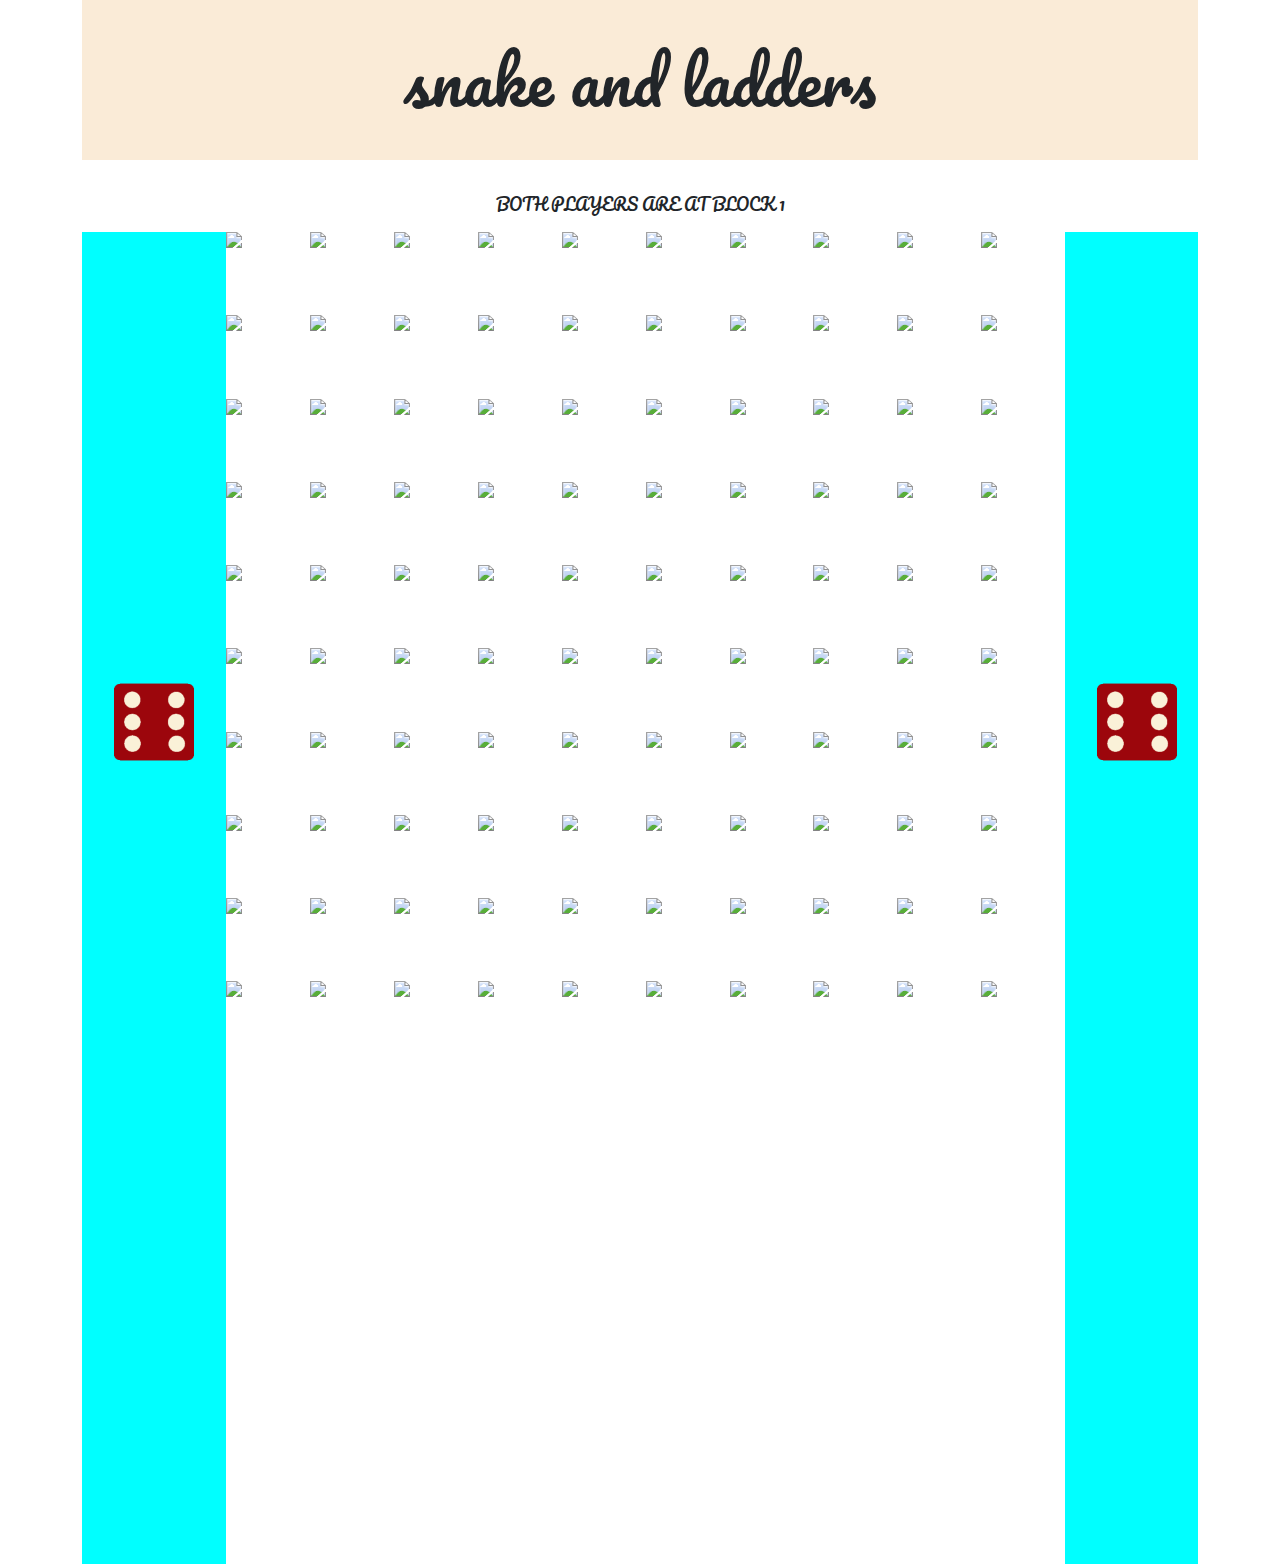
==== index.html @ 10e621d7 "Add files via upload" ====
<html>
    <head>
        <title>
            SNAKE AND LADDERS
        </title>
        <!-- Bootstrap -->
        <link rel="stylesheet" href="https://cdn.jsdelivr.net/npm/bootstrap@5.3.3/dist/css/bootstrap.min.css">
        
        <!-- external CSS -->
        <link rel="stylesheet" href="style.css">

        <!-- google fonts -->
        <link rel="preconnect" href="https://fonts.googleapis.com">
        <link rel="preconnect" href="https://fonts.gstatic.com" crossorigin>
        <link href="https://fonts.googleapis.com/css2?family=Felipa&family=Madimi+One&family=Pacifico&display=swap" rel="stylesheet">
    </head>
    <body>
        <div class="container">
            <div class="heading pacifico-regular" id="heading">snake and ladders</div>
            <div class="instruction winner pacifico-regular" id="instruction winner">
                        BOTH PLAYERS ARE AT BLOCK 1
            </div>
            <div class="sub_container">
                <div class="dice dice1">
                    <img src="./dice images/dice6.png" alt="" class="dice_img dice_img1">
                </div>
                <div class="board"> 
                    <div class="block" id= "block100">
                        <img src="./blockimages/100.jpg" id = "blockimg100">
                    </div>
                    <div class="block" id= "block99" >
                        <img src="./blockimages/99.jpg" id = "blockimg99">
                    </div>
                    <div class="block" id= "block98">
                        <img src="./blockimages/98.jpg" id = "blockimg98">
                    </div>
                    <div class="block" id= "block97">
                        <img src="./blockimages/97.jpg" id = "blockimg97">
                    </div>
                    <div class="block" id= "block96">
                        <img src="./blockimages/96.jpg" id = "blockimg96">
                    </div>
                    <div class="block" id= "block95">
                        <img src="./blockimages/95.jpg" id = "blockimg95">
                    </div>
                    <div class="block" id= "block94">
                        <img src="./blockimages/94.jpg" id = "blockimg94">
                    </div>
                    <div class="block" id= "block93">
                        <img src="./blockimages/93.jpg" id = "blockimg93">
                    </div>
                    <div class="block" id= "block92">
                        <img src="./blockimages/92.jpg" id = "blockimg92">
                    </div>
                    <div class="block" id= "block91">
                        <img src="./blockimages/91.jpg" id = "blockimg91">
                    </div>
                    <div class="block" id= "block81">
                        <img src="./blockimages/81_.jpg" id = "blockimg81">
                    </div>
                    <div class="block" id= "block82">
                        <img src="./blockimages/82_.jpg" id = "blockimg82">
                    </div>
                    <div class="block" id= "block83">
                        <img src="./blockimages/83_.jpg" id = "blockimg83">
                    </div>
                    <div class="block" id= "block84">
                        <img src="./blockimages/84_.jpg" id = "blockimg84">
                    </div>
                    <div class="block" id= "block85">
                        <img src="./blockimages/85_.jpg" id = "blockimg85">
                    </div>
                    <div class="block" id= "block86">
                        <img src="./blockimages/86_.jpg" id = "blockimg86">
                    </div>
                    <div class="block" id= "block87">
                        <img src="./blockimages/87_.jpg" id = "blockimg87">
                    </div>
                    <div class="block" id= "block88">
                        <img src="./blockimages/88_.jpg" id = "blockimg88">
                    </div>
                    <div class="block" id= "block89">
                        <img src="./blockimages/89_.jpg" id = "blockimg89">
                    </div>
                    <div class="block" id= "block90">
                        <img src="./blockimages/90_.jpg" id = "blockimg90">
                    </div>
                    <div class="block" id= "block80">
                        <img src="./blockimages/80.jpg" id = "blockimg80">
                    </div>
                    <div class="block" id= "block79">
                        <img src="./blockimages/79.jpg" id = "blockimg79">
                    </div>
                    <div class="block" id= "block78">
                        <img src="./blockimages/78.jpg" id = "blockimg78">
                    </div>
                    <div class="block" id= "block77">
                        <img src="./blockimages/77.jpg" id = "blockimg77">
                    </div>
                    <div class="block" id= "block76">
                        <img src="./blockimages/76.jpg" id = "blockimg76">
                    </div>
                    <div class="block" id= "block75">
                        <img src="./blockimages/75.jpg" id = "blockimg75">
                    </div>
                    <div class="block" id= "block74">
                        <img src="./blockimages/74.jpg" id = "blockimg74">
                    </div>
                    <div class="block" id= "block73">
                        <img src="./blockimages/73.jpg" id = "blockimg73">
                    </div>
                    <div class="block" id= "block72">
                        <img src="./blockimages/72.jpg" id = "blockimg72">
                    </div>
                    <div class="block" id= "block71">
                        <img src="./blockimages/71.jpg" id = "blockimg71">
                    </div>
                    <div class="block" id= "block61">
                        <img src="./blockimages/61_.jpg" id = "blockimg61">
                    </div>
                    <div class="block" id= "block62">
                        <img src="./blockimages/62_.jpg" id = "blockimg62">
                    </div>
                    <div class="block" id= "block63">
                        <img src="./blockimages/63_.jpg" id = "blockimg63">
                    </div>
                    <div class="block" id= "block64">
                        <img src="./blockimages/64_.jpg" id = "blockimg64">
                    </div>
                    <div class="block" id= "block65">
                        <img src="./blockimages/65_.jpg" id = "blockimg65">
                    </div>
                    <div class="block" id= "block66">
                        <img src="./blockimages/66_.jpg" id = "blockimg66">
                    </div>
                    <div class="block" id= "block67">
                        <img src="./blockimages/67_.jpg" id = "blockimg67">
                    </div>
                    <div class="block" id= "block68">
                        <img src="./blockimages/68_.jpg" id = "blockimg68">
                    </div>
                    <div class="block" id= "block69">
                        <img src="./blockimages/69_.jpg" id = "blockimg69">
                    </div>
                    <div class="block" id= "block70">
                        <img src="./blockimages/70_.jpg" id = "blockimg70">
                    </div>
                    <div class="block" id= "block60">
                        <img src="./blockimages/60.jpg" id = "blockimg60">
                    </div>
                    <div class="block" id= "block59">
                        <img src="./blockimages/59.jpg" id = "blockimg59">
                    </div>
                    <div class="block" id= "block58">
                        <img src="./blockimages/58.jpg" id = "blockimg58">
                    </div>
                    <div class="block" id= "block57">
                        <img src="./blockimages/57.jpg" id = "blockimg57">
                    </div>
                    <div class="block" id= "block56">
                        <img src="./blockimages/56.jpg" id = "blockimg56">
                    </div>
                    <div class="block" id= "block55">
                        <img src="./blockimages/55.jpg" id = "blockimg55">
                    </div>
                    <div class="block" id= "block54">
                        <img src="./blockimages/54.jpg" id = "blockimg54">
                    </div>
                    <div class="block" id= "block53">
                        <img src="./blockimages/53.jpg" id = "blockimg53">
                    </div>
                    <div class="block" id= "block52">
                        <img src="./blockimages/52.jpg" id = "blockimg52">
                    </div>
                    <div class="block" id= "block51">
                        <img src="./blockimages/51.jpg" id = "blockimg51">
                    </div>
                    <div class="block" id= "block41">
                        <img src="./blockimages/41_.jpg" id = "blockimg41">
                    </div>
                    <div class="block" id= "block42">
                        <img src="./blockimages/42_.jpg" id = "blockimg42">
                    </div>
                    <div class="block" id= "block43">
                        <img src="./blockimages/43_.jpg" id = "blockimg43">
                    </div>
                    <div class="block" id= "block44">
                        <img src="./blockimages/44_.jpg" id = "blockimg44">
                    </div>
                    <div class="block" id= "block45">
                        <img src="./blockimages/45_.jpg" id = "blockimg45">
                    </div>
                    <div class="block" id= "block46">
                        <img src="./blockimages/46_.jpg" id = "blockimg46">
                    </div>
                    <div class="block" id= "block47">
                        <img src="./blockimages/47_.jpg" id = "blockimg47">
                    </div>
                    <div class="block" id= "block48">
                        <img src="./blockimages/48_.jpg" id = "blockimg48">
                    </div>
                    <div class="block" id= "block49">
                        <img src="./blockimages/49_.jpg" id = "blockimg49">
                    </div>
                    <div class="block" id= "block50">
                        <img src="./blockimages/50_.jpg" id = "blockimg50">
                    </div>
                    <div class="block" id= "block40">
                        <img src="./blockimages/40.jpg" id = "blockimg40">
                    </div>
                    <div class="block" id= "block39">
                        <img src="./blockimages/39.jpg" id = "blockimg39">
                    </div>
                    <div class="block" id= "block38">
                        <img src="./blockimages/38.jpg" id = "blockimg38">
                    </div>
                    <div class="block" id= "block37">
                        <img src="./blockimages/37.jpg" id = "blockimg37">
                    </div>
                    <div class="block" id= "block36">
                        <img src="./blockimages/36.jpg" id = "blockimg36">
                    </div>
                    <div class="block" id= "block35">
                        <img src="./blockimages/35.jpg" id = "blockimg35">
                    </div>
                    <div class="block" id= "block34">
                        <img src="./blockimages/34.jpg" id = "blockimg34">
                    </div>
                    <div class="block" id= "block33">
                        <img src="./blockimages/33.jpg" id = "blockimg33">
                    </div>
                    <div class="block" id= "block32">
                        <img src="./blockimages/32.jpg" id = "blockimg32">
                    </div>
                    <div class="block" id= "block31">
                        <img src="./blockimages/31.jpg" id = "blockimg31">
                    </div>
                    <div class="block" id= "block21">
                        <img src="./blockimages/21_.jpg" id = "blockimg21">
                    </div> 
                    <div class="block" id= "block22">
                        <img src="./blockimages/22_.jpg" id = "blockimg22">
                    </div>
                    <div class="block" id= "block23">
                        <img src="./blockimages/23_.jpg" id = "blockimg23">
                    </div>
                    <div class="block" id= "block24">
                        <img src="./blockimages/24_.jpg" id = "blockimg24">
                    </div>
                    <div class="block" id= "block25">
                        <img src="./blockimages/25_.jpg" id = "blockimg25">
                    </div>
                    <div class="block" id= "block26">
                        <img src="./blockimages/26_.jpg" id = "blockimg26">
                    </div>
                    <div class="block" id= "block27">
                        <img src="./blockimages/27_.jpg" id = "blockimg27">
                    </div>
                    <div class="block" id= "block28">
                        <img src="./blockimages/28_.jpg" id = "blockimg28">
                    </div>
                    <div class="block" id= "block29">
                        <img src="./blockimages/29_.jpg" id = "blockimg29">
                    </div>
                    <div class="block" id= "block30">
                        <img src="./blockimages/30_.jpg" id = "blockimg30">
                    </div>
                    <div class="block" id= "block20">
                        <img src="./blockimages/20.jpg" id = "blockimg20">
                    </div>
                    <div class="block" id= "block19">
                        <img src="./blockimages/19.jpg" id = "blockimg19">
                    </div>
                    <div class="block" id= "block18">
                        <img src="./blockimages/18.jpg" id = "blockimg18">
                    </div>
                    <div class="block" id= "block17">
                        <img src="./blockimages/17.jpg" id = "blockimg17">
                    </div>
                    <div class="block" id= "block16">
                        <img src="./blockimages/16.jpg" id = "blockimg16">
                    </div>
                    <div class="block" id= "block15">
                        <img src="./blockimages/15.jpg" id = "blockimg15">
                    </div>
                    <div class="block" id= "block14">
                        <img src="./blockimages/14.jpg" id = "blockimg14">
                    </div>
                    <div class="block" id= "block13">
                        <img src="./blockimages/13.jpg" id = "blockimg13">
                    </div>
                    <div class="block" id= "block12">
                        <img src="./blockimages/12.jpg" id = "blockimg12">
                    </div>
                    <div class="block" id= "block11">
                        <img src="./blockimages/11.jpg" id = "blockimg11">
                    </div>
                    <div class="block" id= "block1">
                        <img src="./blockimages/1_.jpg" id = "blockimg1">
                    </div>
                    <div class="block" id= "block2">
                        <img src="./blockimages/2_.jpg" id = "blockimg2">
                    </div>
                    <div class="block" id= "block3">
                        <img src="./blockimages/3_.jpg" id = "blockimg3">
                    </div>
                    <div class="block" id= "block4">
                        <img src="./blockimages/4_.jpg" id = "blockimg4">
                    </div>
                    <div class="block" id= "block5">
                        <img src="./blockimages/5_.jpg" id = "blockimg5">
                    </div>
                    <div class="block" id= "block6">
                        <img src="./blockimages/6_.jpg" id = "blockimg6">
                    </div>
                    <div class="block" id= "block7">
                        <img src="./blockimages/7_.jpg" id = "blockimg7">
                    </div>
                    <div class="block" id= "block8">
                        <img src="./blockimages/8_.jpg" id = "blockimg8">
                    </div>
                    <div class="block" id= "block9">
                        <img src="./blockimages/9_.jpg" id = "blockimg9">
                    </div>
                    <div class="block" id= "block10">
                        <img src="./blockimages/10_.jpg" id = "blockimg10">
                    </div>
                    
                </div>
                <div class="dice dice2">
                    <img src="./dice images/dice6.png" alt="" class="dice_img dice_img2">
                </div>
            </div>
            
        </div>

        <script src="index.js"></script>
    </body>
</html>
---- style.css ----
body{
    /* background-color: cadetblue; */
}

.container{
    margin-bottom: 2rem;
}

.sub_container{
    width: 100%;
    display: grid;
    grid-template-rows:100vh;
    grid-template-columns: 9rem auto 8.3rem;
    row-gap: 0;
    column-gap: 0;
}

.heading{
    height: 10rem;
    background-color: antiquewhite;
    text-align: center;
    width: 100%;
    font-size: 4rem;
}

.dice {
    position: relative;
    background-color: aqua;
    height: 148vh;

}

.dice_img{
    position: sticky;
    margin: 2rem;
    margin-top: 50vh;
    height: 5rem;
    width: 5rem;
}

.pacifico-regular {
    padding-top: 2rem;
    font-family: "Pacifico", cursive;
    font-weight: 400;
    font-style: normal;
  }
  

.board{
    height: 100vh;
    display: grid;
    grid-template-columns: repeat(10, auto);
    grid-template-rows: repeat(11,auto);
    column-gap: 0px;
    row-gap: 0px;

}


.block{
    margin: 0px;
    padding: 0px;
    /* border: 2px solid ; */

}

.yellow_block{
   background-color:yellow;
}

.blue_block{
    background-color:blue;
 
 }

.current_yellow_block_img{
    border-radius: 50%;
}
.current_blue_block_img{
    border-radius: 50%;
}

.instruction{
    text-align: center;
    margin-bottom: 1em;
}
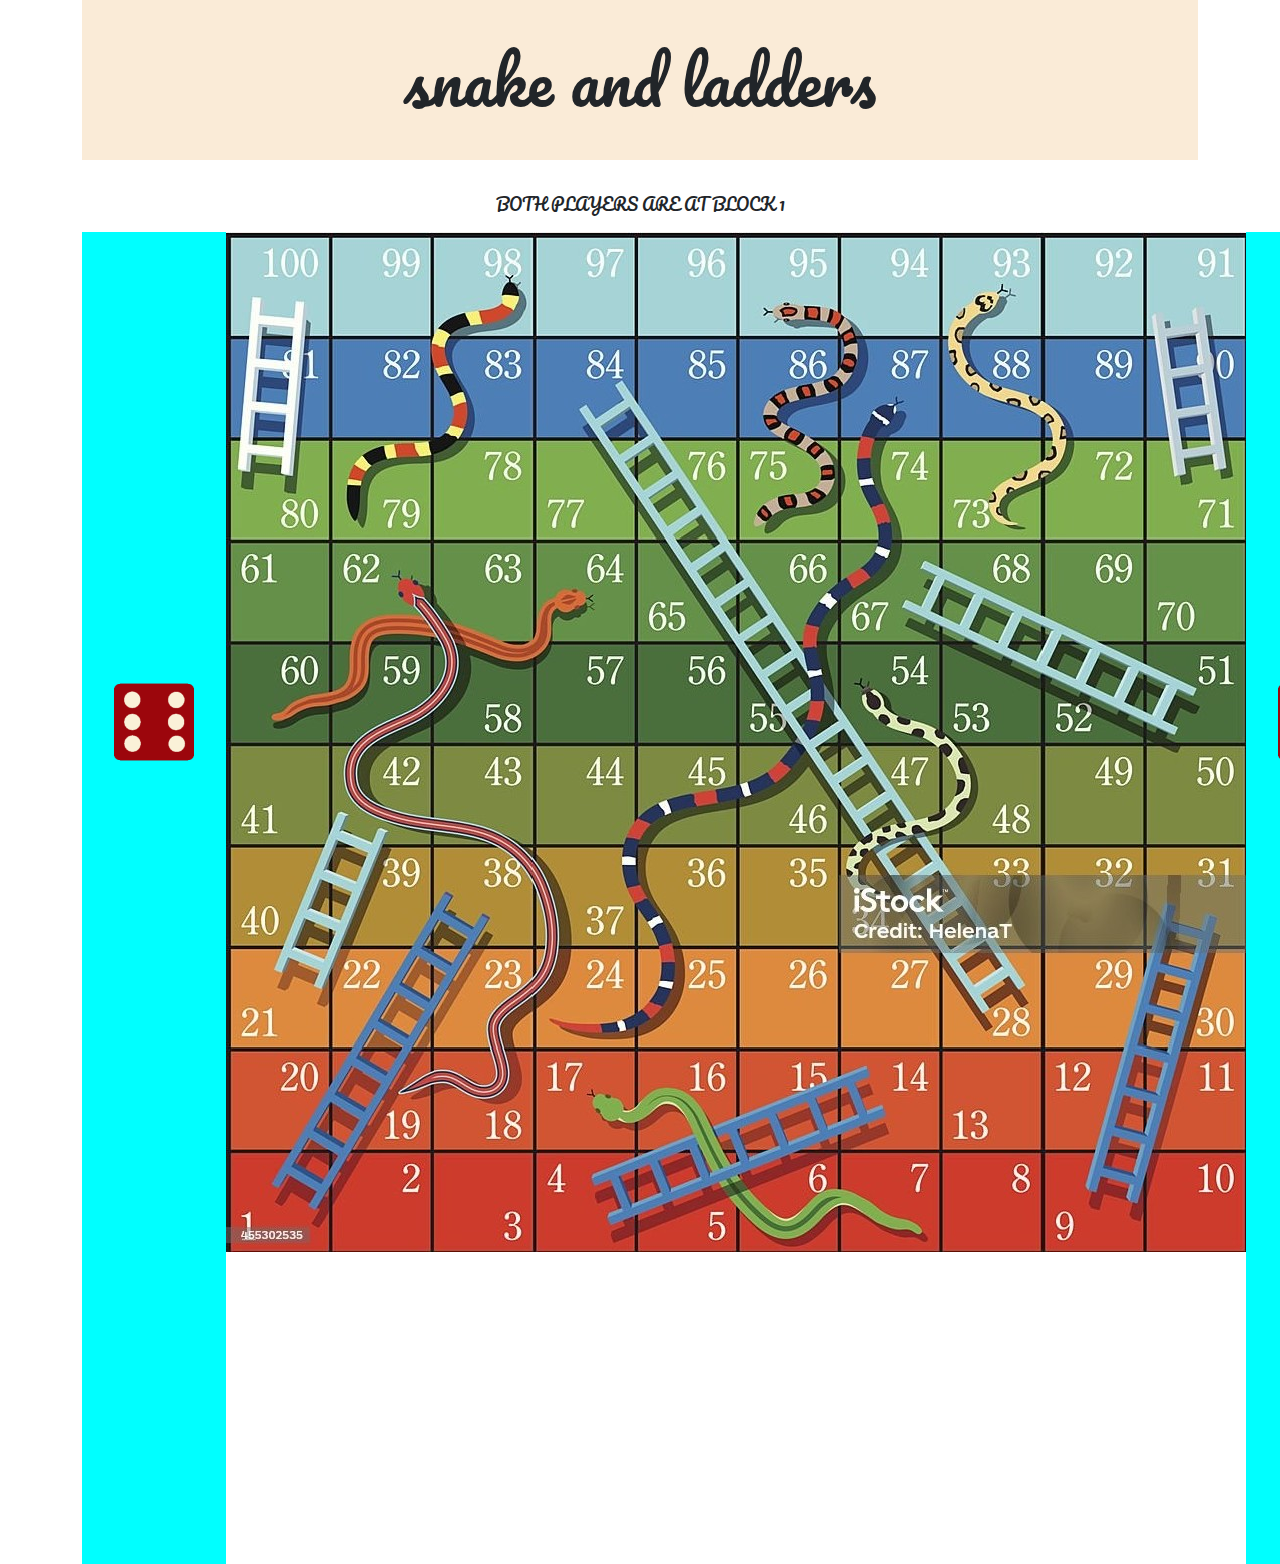
==== commit 35086ea4: "Update index.html" ====
--- a/index.html
+++ b/index.html
@@ -26,7 +26,7 @@
                 </div>
                 <div class="board"> 
                     <div class="block" id= "block100">
-                        <img src="./blockimages/100.jpg" id = "blockimg100">
+                        <img src="blockimages/100.jpg" id = "blockimg100">
                     </div>
                     <div class="block" id= "block99" >
                         <img src="./blockimages/99.jpg" id = "blockimg99">
@@ -336,4 +336,4 @@
 
         <script src="index.js"></script>
     </body>
-</html>+</html>
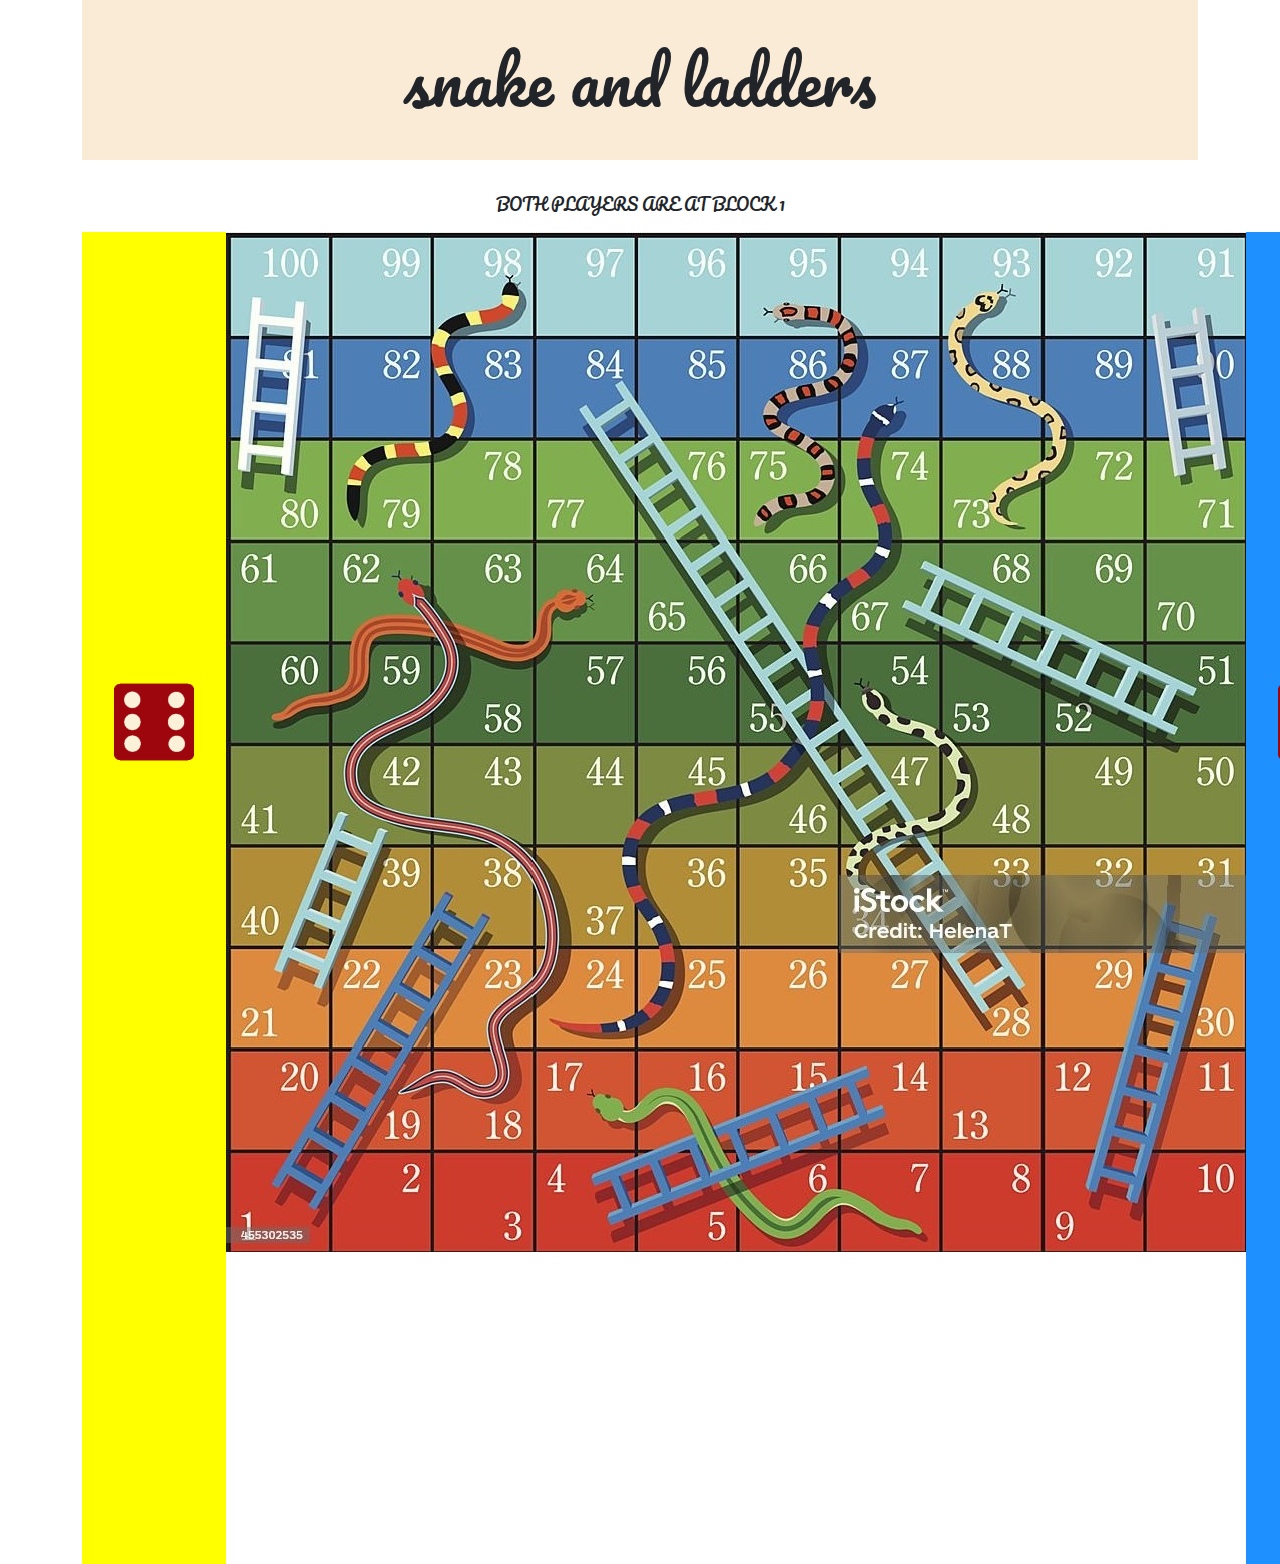
==== commit 51922ee3: "Add files via upload" ====
--- a/index.html
+++ b/index.html
@@ -26,7 +26,7 @@
                 </div>
                 <div class="board"> 
                     <div class="block" id= "block100">
-                        <img src="blockimages/100.jpg" id = "blockimg100">
+                        <img src="./blockimages/100.jpg" id = "blockimg100">
                     </div>
                     <div class="block" id= "block99" >
                         <img src="./blockimages/99.jpg" id = "blockimg99">
@@ -336,4 +336,4 @@
 
         <script src="index.js"></script>
     </body>
-</html>
+</html>--- a/style.css
+++ b/style.css
@@ -23,9 +23,16 @@
     font-size: 4rem;
 }
 
-.dice {
+.dice1 {
     position: relative;
-    background-color: aqua;
+    background-color: yellow;
+    height: 148vh;
+
+}
+
+.dice2 {
+    position: relative;
+    background-color:dodgerblue;
     height: 148vh;
 
 }
@@ -47,7 +54,7 @@
   
 
 .board{
-    height: 100vh;
+    height: 70vh;
     display: grid;
     grid-template-columns: repeat(10, auto);
     grid-template-rows: repeat(11,auto);
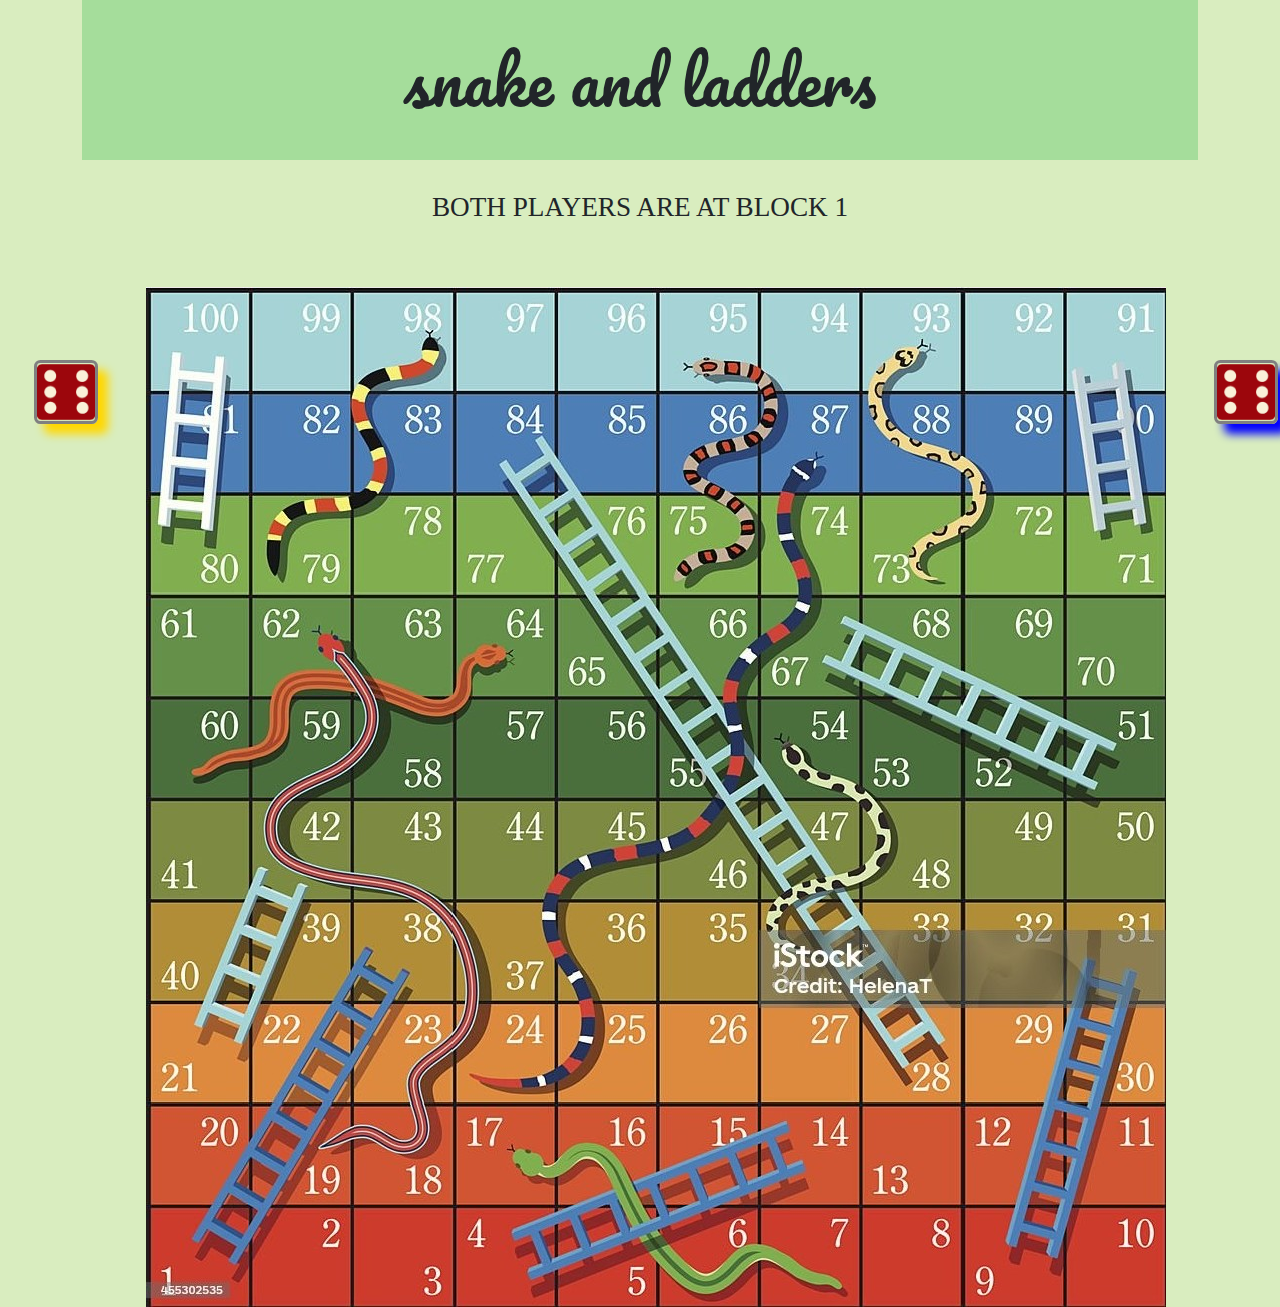
==== commit 08e6f387: "Add files via upload" ====
--- a/index.html
+++ b/index.html
@@ -7,7 +7,7 @@
         <link rel="stylesheet" href="https://cdn.jsdelivr.net/npm/bootstrap@5.3.3/dist/css/bootstrap.min.css">
         
         <!-- external CSS -->
-        <link rel="stylesheet" href="style.css">
+        <link rel="stylesheet" href="style2.css">
 
         <!-- google fonts -->
         <link rel="preconnect" href="https://fonts.googleapis.com">
@@ -15,14 +15,15 @@
         <link href="https://fonts.googleapis.com/css2?family=Felipa&family=Madimi+One&family=Pacifico&display=swap" rel="stylesheet">
     </head>
     <body>
+
         <div class="container">
             <div class="heading pacifico-regular" id="heading">snake and ladders</div>
-            <div class="instruction winner pacifico-regular" id="instruction winner">
+            <div class="instruction winner merriweather-light" id="instruction winner">
                         BOTH PLAYERS ARE AT BLOCK 1
             </div>
             <div class="sub_container">
                 <div class="dice dice1">
-                    <img src="./dice images/dice6.png" alt="" class="dice_img dice_img1">
+                    <img src="./dice images/dice6.png" alt="" class="dice_img dice_img1" id="dice_img1">                    
                 </div>
                 <div class="board"> 
                     <div class="block" id= "block100">
@@ -325,14 +326,13 @@
                     <div class="block" id= "block10">
                         <img src="./blockimages/10_.jpg" id = "blockimg10">
                     </div>
-                    
                 </div>
                 <div class="dice dice2">
-                    <img src="./dice images/dice6.png" alt="" class="dice_img dice_img2">
+                    <img src="./dice images/dice6.png" alt="" class="dice_img dice_img2" id="dice_img2" >                    
                 </div>
             </div>
-            
         </div>
+        
 
         <script src="index.js"></script>
     </body>
--- a/style2.css
+++ b/style2.css
@@ -0,0 +1,124 @@
+body{
+    background-color: D9EDBF;
+}
+.sub_container{
+    /* position: relative; */
+    justify-content: center;
+    display: flex;
+    height: 40rem;
+    width: 100%;
+}
+
+.heading{
+    height: 10rem;
+    background-color: A5DD9B;
+    text-align: center;
+    width: 100%;
+    font-size: 4rem;
+}
+
+.instruction{
+    text-align: center;
+    margin-top: 1em;
+    margin-bottom: 1em;
+    font-size: 1.7rem;
+}
+
+.pacifico-regular {
+    padding-top: 2rem;
+    font-family: "Pacifico", cursive;
+    font-weight: 400;
+    font-style: normal;
+  }
+  
+.merriweather-light {
+    font-family: "Merriweather", serif;
+    font-weight: 300;
+    font-style: normal;
+}
+
+.dice{
+    
+    height: 100vh;
+    width: 2rem;
+    margin: 1rem;
+    
+}
+.dice1{
+    margin-right: 3rem;
+}
+.dice_img{
+    margin: 0px;
+    position: sticky;
+    top: 40%;
+    height: 4rem;
+    width: 4rem;
+    margin-bottom: 1rem;
+
+    transition: width 0.5s,height 0.5s,transform 1s;
+    border: 3px solid gray;
+    border-radius: 10%;
+   
+}
+
+.dice_img1{
+    box-shadow: 10px 10px 10px gold ;
+}
+
+.dice_img2{
+    box-shadow: 10px 10px 10px blue;
+}
+
+.board{
+    margin: 2rem;
+    justify-items: center;
+    display: grid;
+    grid-template-columns:repeat(10,auto);
+    grid-template-rows: repeat(10,auto);
+}
+
+.dice_img:hover{
+    width: 7rem;
+    height: 7rem;
+    transform: rotate(180deg);
+}
+
+.yellow_block{
+    background-color:yellow;
+ }
+ 
+.blue_block{
+     background-color:blue;
+  
+  }
+ 
+.current_yellow_block_img{
+     border-radius: 50%;
+ }
+.current_blue_block_img{
+     border-radius: 50%;
+ }
+
+.footer{
+    margin-right: 1rem;
+    margin-bottom: 1rem;
+ }
+
+ @keyframes chance {
+    from {height: 4rem;width: 4rem;}
+    to {height: 6rem;width: 6rem;}
+  }
+
+.dice_img_chance{
+    animation: chance 1s;
+    animation-iteration-count: infinite;
+    animation-direction: alternate;
+}
+
+
+/* #block100{
+    background: url("blockimages/100.jpg");
+    width: 100%;
+    height: 100%;
+
+} */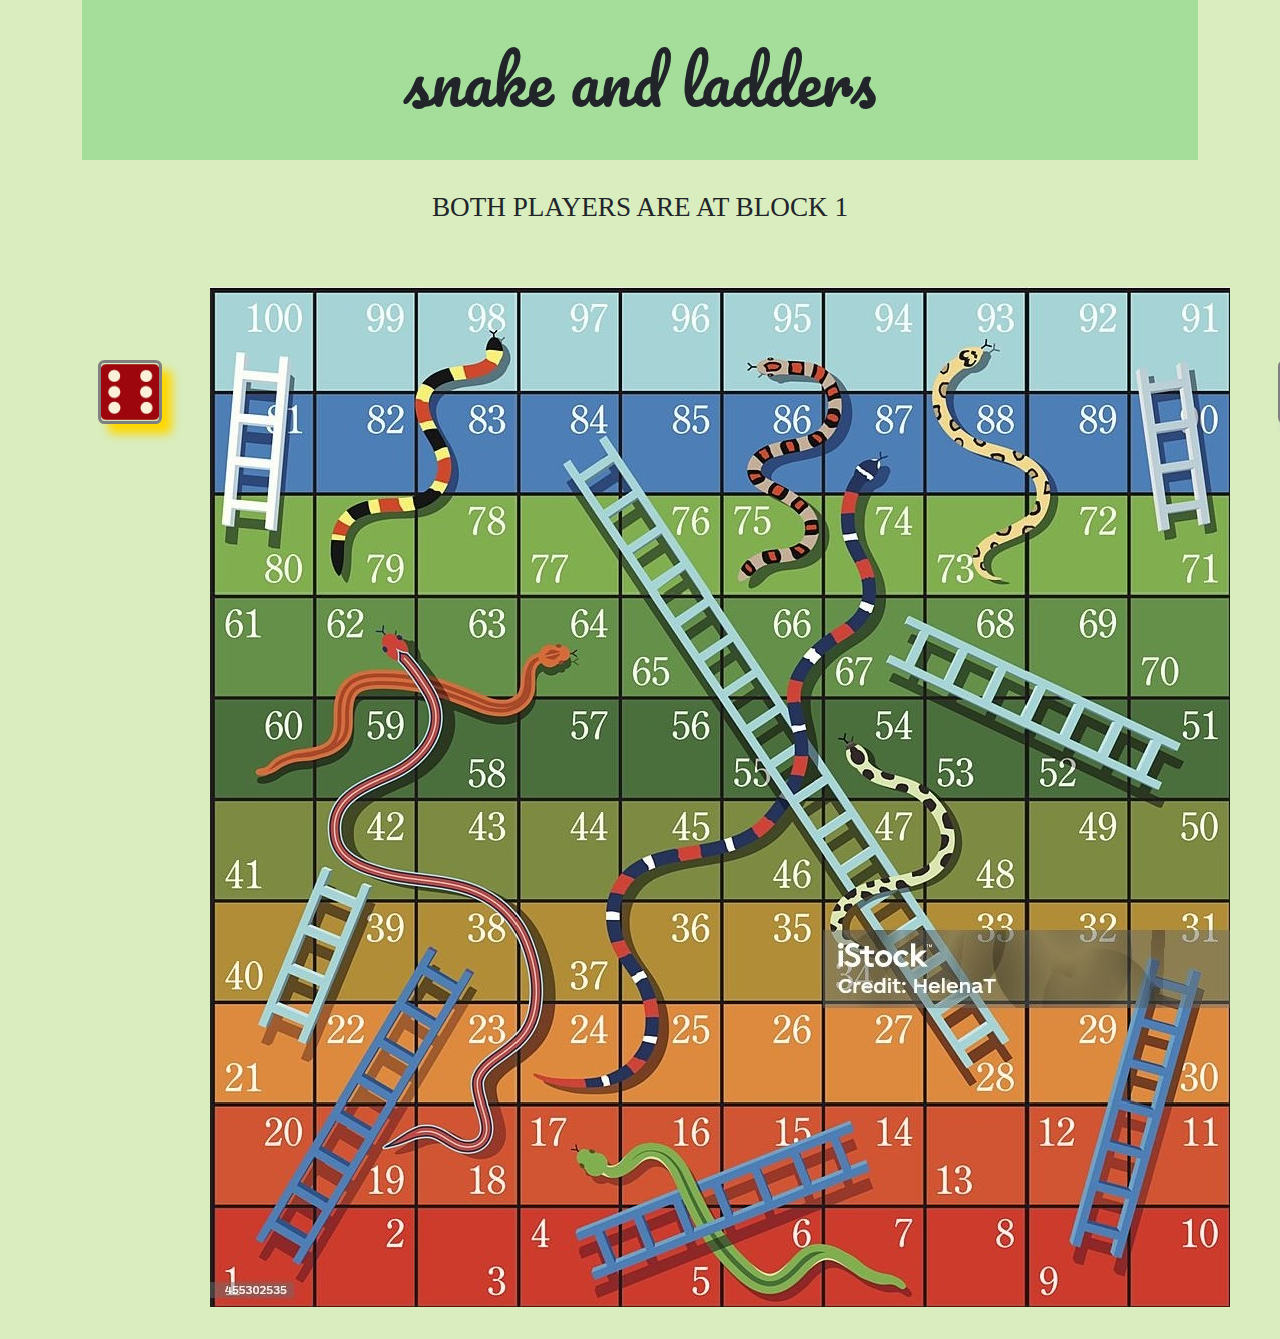
==== commit 6639ca57: "added dice sound try making comaptible with small device" ====
--- a/index.html
+++ b/index.html
@@ -3,6 +3,7 @@
         <title>
             SNAKE AND LADDERS
         </title>
+        <meta name="viewport" content="width=device-width,initial-scale=1.0">
         <!-- Bootstrap -->
         <link rel="stylesheet" href="https://cdn.jsdelivr.net/npm/bootstrap@5.3.3/dist/css/bootstrap.min.css">
         
--- a/style2.css
+++ b/style2.css
@@ -5,10 +5,17 @@
     /* position: relative; */
     justify-content: center;
     display: flex;
-    height: 40rem;
-    width: 100%;
+    /* height: 40rem; */
+    /* width: 100%;
+     */
+     width: fit-content;
+     height: fit-content;
 }
-
+.container{
+    width: fit-content;
+    height: fit-content;
+    
+}
 .heading{
     height: 10rem;
     background-color: A5DD9B;
@@ -38,11 +45,12 @@
 }
 
 .dice{
-    
     height: 100vh;
     width: 2rem;
     margin: 1rem;
-    
+}
+.dice2{
+    width: fit-content;
 }
 .dice1{
     margin-right: 3rem;
@@ -115,10 +123,26 @@
     animation-direction: alternate;
 }
 
+.block{
+    height: fit-content;
+}
+@keyframes currentCoin{
+    from{scale:1}
+    to{scale:1.2}
+}
 
-/* #block100{
-    background: url("blockimages/100.jpg");
-    width: 100%;
-    height: 100%;
+.currentCoin{
+    animation: currentCoin;
+    animation-duration: 500ms;
+    animation-iteration-count: infinite; 
+}
 
-} */+@media (max-width:400px) {
+    .heading{
+        width: 100%;
+    }
+    .dice2{
+        margin-right: 1rem;
+    }
+}
+
